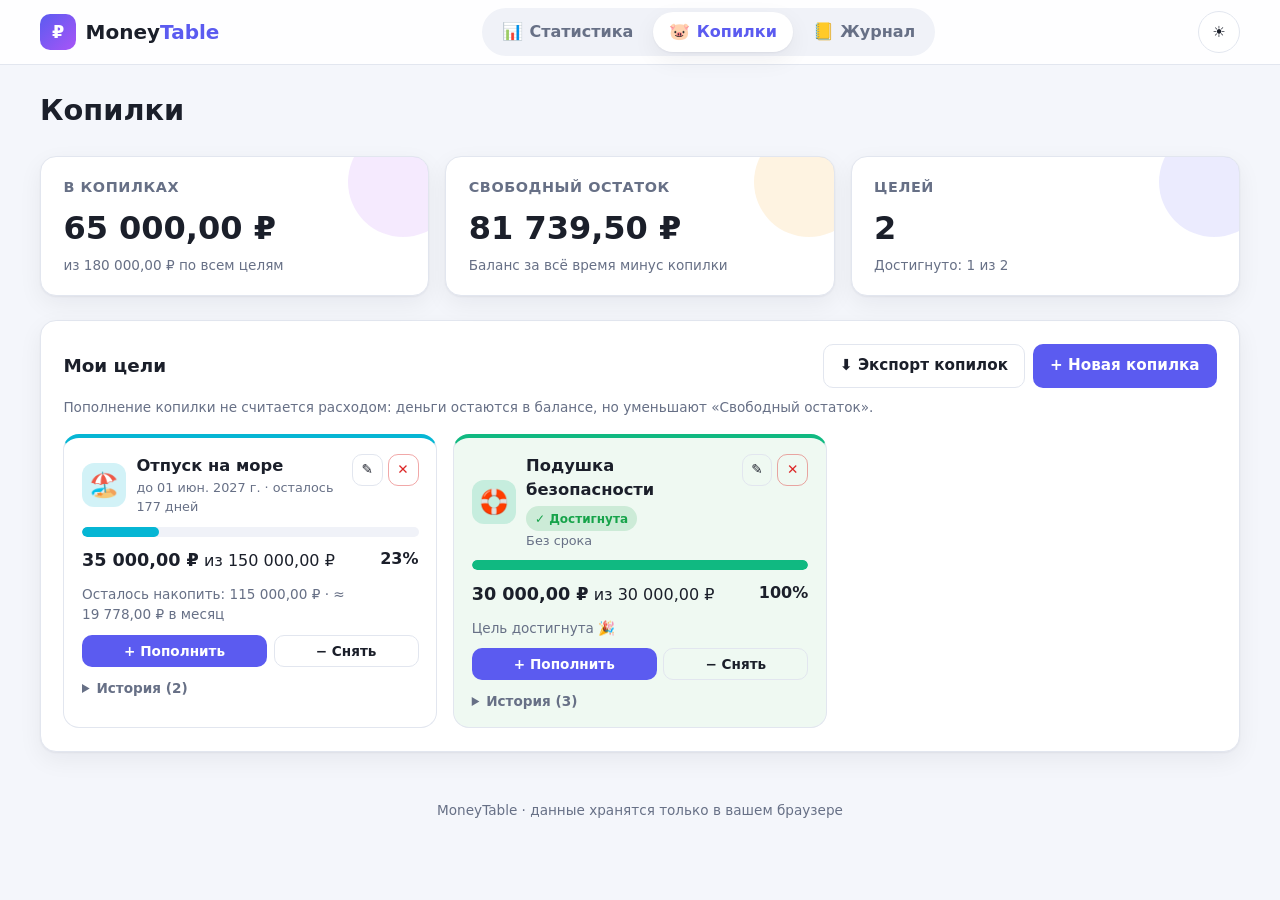
==== goals.html @ 1b077785 "Split into three pages: Статистика, Копилки, Журнал - Shared top navigation (active page, responsive" ====
<!DOCTYPE html>
<html lang="ru">
<head>
  <meta charset="UTF-8">
  <meta name="viewport" content="width=device-width, initial-scale=1">
  <meta name="description" content="MoneyTable — копилки и финансовые цели">
  <title>Копилки — MoneyTable</title>
  <link rel="icon" href="data:image/svg+xml,%3Csvg xmlns='http://www.w3.org/2000/svg' viewBox='0 0 100 100'%3E%3Ctext y='.9em' font-size='90'%3E%F0%9F%92%B0%3C/text%3E%3C/svg%3E">
  <link rel="stylesheet" href="style.css">
  <script src="js/theme.js"></script>
</head>
<body data-page="goals">
  <a class="skip-link" href="#main">Перейти к содержимому</a>

  <header class="header">
    <div class="container header__inner">
      <a class="logo" href="index.html" aria-label="MoneyTable — на главную">
        <span class="logo__icon" aria-hidden="true">₽</span>
        <span class="logo__text" aria-hidden="true">Money<span>Table</span></span>
      </a>
      <nav class="nav" aria-label="Разделы">
        <ul class="nav__list">
          <li><a class="nav__link" href="index.html"><span class="nav__icon" aria-hidden="true">📊</span>Статистика</a></li>
          <li><a class="nav__link" href="goals.html" aria-current="page"><span class="nav__icon" aria-hidden="true">🐷</span>Копилки</a></li>
          <li><a class="nav__link" href="journal.html"><span class="nav__icon" aria-hidden="true">📒</span>Журнал</a></li>
        </ul>
      </nav>
      <button id="themeToggle" class="btn btn--icon" type="button" aria-label="Переключить тему" title="Переключить тему">
        <span class="theme-icon theme-icon--sun" aria-hidden="true">☀️</span>
        <span class="theme-icon theme-icon--moon" aria-hidden="true">🌙</span>
      </button>
    </div>
  </header>

  <main id="main" class="container main" tabindex="-1">
    <h1 class="page-title">Копилки</h1>

    <section class="cards cards--3" aria-label="Сводка по копилкам">
      <article class="card card--goals">
        <h2 class="card__title">В копилках</h2>
        <p class="card__value" id="sumInGoals" aria-live="polite">0 ₽</p>
        <p class="card__hint" id="inGoalsHint">Копилок пока нет</p>
      </article>
      <article class="card card--free">
        <h2 class="card__title">Свободный остаток</h2>
        <p class="card__value" id="sumFree" aria-live="polite">0 ₽</p>
        <p class="card__hint" id="freeHint">Баланс за всё время минус копилки</p>
      </article>
      <article class="card card--balance">
        <h2 class="card__title">Целей</h2>
        <p class="card__value" id="sumGoals" aria-live="polite">0</p>
        <p class="card__hint" id="goalsHint">Создайте первую цель</p>
      </article>
    </section>

    <section class="panel" aria-labelledby="goalsTitle">
      <div class="panel__head">
        <h2 class="panel__title" id="goalsTitle">Мои цели</h2>
        <div class="toolbar">
          <button type="button" class="btn btn--ghost" id="exportGoalsCsv">⬇ Экспорт копилок</button>
          <button type="button" class="btn btn--primary" id="addGoal">+ Новая копилка</button>
        </div>
      </div>
      <p class="panel__note">Пополнение копилки не считается расходом: деньги остаются в балансе, но уменьшают «Свободный остаток».</p>
      <div class="goals" id="goalsList"></div>
      <p class="empty" id="goalsEmpty" hidden>Копилок пока нет. Создайте первую цель — например, «Отпуск» или «Подушка безопасности».</p>
    </section>
  </main>

  <footer class="footer">
    <div class="container">MoneyTable · данные хранятся только в вашем браузере</div>
  </footer>

  <!-- Создание и редактирование копилки -->
  <dialog class="dialog" id="goalDialog" aria-labelledby="goalDialogTitle">
    <form class="dialog__body" id="goalForm" novalidate>
      <div class="dialog__head">
        <h2 id="goalDialogTitle">Новая копилка</h2>
        <button type="button" class="btn btn--icon" data-close aria-label="Закрыть">✕</button>
      </div>
      <input type="hidden" id="goalId">
      <div class="field">
        <label for="goalName">Название</label>
        <input type="text" id="goalName" maxlength="40" placeholder="Например: Отпуск" required aria-describedby="goalNameError">
        <span class="field__error" id="goalNameError" role="alert"></span>
      </div>
      <div class="field">
        <label for="goalTarget">Цель, ₽</label>
        <input type="number" id="goalTarget" inputmode="decimal" min="1" step="0.01" placeholder="100000" required aria-describedby="goalTargetError">
        <span class="field__error" id="goalTargetError" role="alert"></span>
      </div>
      <div class="field">
        <label for="goalDeadline">Срок (необязательно)</label>
        <input type="date" id="goalDeadline" aria-describedby="goalDeadlineError">
        <span class="field__error" id="goalDeadlineError" role="alert"></span>
      </div>
      <div class="form-row">
        <div class="field">
          <label for="goalEmoji">Эмодзи</label>
          <input type="text" id="goalEmoji" maxlength="8" placeholder="🎯">
        </div>
        <div class="field">
          <label for="goalColor">Цвет</label>
          <input type="color" class="color-input color-input--wide" id="goalColor" value="#6366f1">
        </div>
      </div>
      <div class="dialog__actions">
        <button type="button" class="btn btn--ghost" data-close>Отмена</button>
        <button type="submit" class="btn btn--primary" id="goalSubmit">Создать</button>
      </div>
    </form>
  </dialog>

  <!-- Пополнение / снятие -->
  <dialog class="dialog dialog--small" id="moveDialog" aria-labelledby="moveTitle">
    <form class="dialog__body" id="moveForm" novalidate>
      <div class="dialog__head">
        <h2 id="moveTitle">Копилка</h2>
        <button type="button" class="btn btn--icon" data-close aria-label="Закрыть">✕</button>
      </div>
      <input type="hidden" id="moveGoalId">
      <fieldset class="segmented">
        <legend class="sr-only">Действие</legend>
        <input type="radio" name="moveKind" id="moveDeposit" value="deposit" checked>
        <label for="moveDeposit">Пополнить</label>
        <input type="radio" name="moveKind" id="moveWithdraw" value="withdraw">
        <label for="moveWithdraw">Снять</label>
      </fieldset>
      <p class="dialog__note" id="moveHint" aria-live="polite"></p>
      <div class="field">
        <label for="moveAmount">Сумма, ₽</label>
        <input type="number" id="moveAmount" inputmode="decimal" min="0.01" step="0.01" placeholder="0,00" required aria-describedby="moveAmountError">
        <span class="field__error" id="moveAmountError" role="alert"></span>
      </div>
      <div class="field">
        <label for="moveDate">Дата</label>
        <input type="date" id="moveDate" required aria-describedby="moveDateError">
        <span class="field__error" id="moveDateError" role="alert"></span>
      </div>
      <div class="field">
        <label for="moveComment">Комментарий</label>
        <input type="text" id="moveComment" maxlength="120" placeholder="Необязательно">
      </div>
      <div class="dialog__actions">
        <button type="button" class="btn btn--ghost" data-close>Отмена</button>
        <button type="submit" class="btn btn--primary" id="moveSubmit">Пополнить</button>
      </div>
    </form>
  </dialog>


  <div class="toast" id="toast" role="status" aria-live="polite"></div>

  <script src="js/common.js"></script>
  <script src="js/goals.js"></script>
</body>
</html>
---- style.css ----
:root {
  --bg: #f4f6fb;
  --surface: #ffffff;
  --surface-2: #f0f2f8;
  --text: #1b1f2a;
  --muted: #677086;
  --border: #e2e6ef;
  --primary: #5b5bf0;
  --primary-hover: #4848d8;
  --income: #16a34a;
  --expense: #e11d48;
  --danger: #dc2626;
  --shadow: 0 1px 2px rgba(16, 24, 40, .05), 0 8px 24px rgba(16, 24, 40, .06);
  --radius: 16px;
  --radius-sm: 10px;
  color-scheme: light;
}
[data-theme="dark"] {
  --bg: #0f1220;
  --surface: #171b2e;
  --surface-2: #1f2440;
  --text: #e7e9f3;
  --muted: #9aa1bb;
  --border: #2a3052;
  --primary: #7c7cff;
  --primary-hover: #9595ff;
  --income: #34d399;
  --expense: #fb7185;
  --danger: #f87171;
  --shadow: 0 1px 2px rgba(0, 0, 0, .3), 0 8px 24px rgba(0, 0, 0, .25);
  color-scheme: dark;
}

*, *::before, *::after { box-sizing: border-box; }
html { -webkit-text-size-adjust: 100%; scroll-padding-top: 88px; }
body {
  margin: 0;
  font-family: system-ui, -apple-system, "Segoe UI", Roboto, "Helvetica Neue", Arial, sans-serif;
  background: var(--bg);
  color: var(--text);
  line-height: 1.5;
  transition: background-color .25s, color .25s;
}
button, input, select { font: inherit; color: inherit; }
[hidden] { display: none !important; }

.sr-only {
  position: absolute; width: 1px; height: 1px; padding: 0; margin: -1px;
  overflow: hidden; clip: rect(0 0 0 0); white-space: nowrap; border: 0;
}
.skip-link {
  position: absolute; left: 1rem; top: -3rem; z-index: 100;
  background: var(--primary); color: #fff; padding: .5rem 1rem; border-radius: var(--radius-sm);
  text-decoration: none; transition: top .2s;
}
.skip-link:focus { top: 1rem; }
:focus-visible { outline: 3px solid var(--primary); outline-offset: 2px; }

.container { width: min(1200px, 100% - 2rem); margin-inline: auto; }

/* Header */
.header {
  position: sticky; top: 0; z-index: 10;
  background: color-mix(in srgb, var(--surface) 85%, transparent);
  backdrop-filter: blur(10px);
  border-bottom: 1px solid var(--border);
}
.header__inner { display: flex; align-items: center; justify-content: space-between; gap: 1rem; min-height: 64px; }
.logo { display: flex; align-items: center; gap: .6rem; font-weight: 800; font-size: 1.25rem; color: inherit; text-decoration: none; border-radius: 10px; }

/* Navigation */
.nav { flex: 1; display: flex; justify-content: center; }
.nav__list { list-style: none; margin: 0; padding: .25rem; display: flex; gap: .25rem; background: var(--surface-2); border-radius: 999px; }
.nav__link {
  display: flex; align-items: center; gap: .4rem; padding: .45rem 1rem; border-radius: 999px;
  color: var(--muted); font-weight: 600; text-decoration: none; white-space: nowrap; transition: background .15s, color .15s;
}
.nav__link:hover { color: var(--text); background: color-mix(in srgb, var(--surface) 60%, transparent); }
.nav__link[aria-current="page"] { background: var(--surface); color: var(--primary); box-shadow: var(--shadow); }
.nav__icon { font-size: 1.05em; }
.logo__icon {
  display: grid; place-items: center; width: 36px; height: 36px; border-radius: 10px;
  background: linear-gradient(135deg, var(--primary), #a855f7); color: #fff; font-size: 1.1rem;
}
.logo__text span { color: var(--primary); }

.main { padding-block: 1.5rem 2rem; display: grid; gap: 1.5rem; }
.main:focus { outline: none; }
.page-title { margin: 0; font-size: clamp(1.4rem, 3vw, 1.8rem); }
.page-links { margin: 0; text-align: right; }

/* Buttons */
.btn {
  display: inline-flex; align-items: center; justify-content: center; gap: .4rem;
  border: 1px solid transparent; border-radius: var(--radius-sm);
  padding: .6rem 1rem; cursor: pointer; font-weight: 600; font-size: .95rem;
  background: var(--surface-2); transition: background-color .15s, transform .05s, border-color .15s;
}
.btn:active { transform: translateY(1px); }
.btn:disabled { opacity: .5; cursor: not-allowed; transform: none; }
.btn--primary { background: var(--primary); color: #fff; }
.btn--primary:hover { background: var(--primary-hover); }
.btn--ghost { background: transparent; border-color: var(--border); }
.btn--ghost:hover { background: var(--surface-2); }
.btn--danger { background: transparent; border-color: color-mix(in srgb, var(--danger) 40%, transparent); color: var(--danger); }
.btn--danger:hover { background: color-mix(in srgb, var(--danger) 10%, transparent); }
.btn--icon { width: 42px; height: 42px; padding: 0; border-radius: 50%; border: 1px solid var(--border); background: var(--surface); }
.btn--small { padding: .3rem .55rem; font-size: .85rem; }
.theme-icon--moon { display: none; }
[data-theme="dark"] .theme-icon--sun { display: none; }
[data-theme="dark"] .theme-icon--moon { display: inline; }

/* Cards */
.cards { display: grid; grid-template-columns: repeat(4, minmax(0, 1fr)); gap: 1rem; }
.card {
  background: var(--surface); border: 1px solid var(--border); border-radius: var(--radius);
  padding: 1.25rem 1.4rem; box-shadow: var(--shadow); position: relative; overflow: hidden;
}
.card::after {
  content: ""; position: absolute; right: -30px; top: -30px; width: 110px; height: 110px;
  border-radius: 50%; opacity: .12; background: var(--accent, var(--primary));
}
.card--income { --accent: var(--income); }
.card--expense { --accent: var(--expense); }
.card--free { --accent: #f59e0b; }
.card__title { margin: 0; font-size: .9rem; font-weight: 600; color: var(--muted); text-transform: uppercase; letter-spacing: .04em; }
.card__value { margin: .35rem 0 .15rem; font-size: clamp(1.4rem, 3vw, 2rem); font-weight: 800; font-variant-numeric: tabular-nums; }
.card--income .card__value { color: var(--income); }
.card--expense .card__value { color: var(--expense); }
.card__hint { margin: 0; color: var(--muted); font-size: .85rem; }
.card--goals { --accent: #a855f7; }
.card__value.is-negative { color: var(--expense); }
.cards--3 { grid-template-columns: repeat(3, minmax(0, 1fr)); }

/* Panels */
.grid { display: grid; grid-template-columns: minmax(0, 1fr) minmax(0, 1.2fr); gap: 1.5rem; }
.panel {
  background: var(--surface); border: 1px solid var(--border); border-radius: var(--radius);
  padding: 1.4rem; box-shadow: var(--shadow); min-width: 0;
}
.panel__title { margin: 0 0 1rem; font-size: 1.15rem; }
.panel__head { display: flex; flex-wrap: wrap; align-items: center; justify-content: space-between; gap: .75rem; margin-bottom: 1rem; }
.panel__head .panel__title { margin: 0; }
.toolbar { display: flex; flex-wrap: wrap; gap: .5rem; }
.grid--journal { grid-template-columns: minmax(280px, 360px) minmax(0, 1fr); align-items: start; }
.panel--sticky { position: sticky; top: 80px; }
.panel--compact { padding: .75rem 1rem; }
.btn--square { width: 42px; padding-inline: 0; font-size: 1.3rem; line-height: 1; }
.btn[aria-pressed="true"] { background: color-mix(in srgb, var(--primary) 14%, transparent); border-color: var(--primary); color: var(--primary); }

/* Period (statistics) */
.period { display: flex; flex-wrap: wrap; align-items: center; justify-content: space-between; gap: .75rem; }
.period__controls { display: flex; flex-wrap: wrap; align-items: end; gap: .5rem; }
.period__field { width: 11rem; }
.period__field input { width: 100%; min-width: 0; }
.period__field label { position: absolute; width: 1px; height: 1px; overflow: hidden; clip: rect(0 0 0 0); }
.segmented--inline { min-width: 13rem; }
.list-totals { margin: 0 0 .75rem; color: var(--muted); font-size: .85rem; }
.list-totals:empty { display: none; }

/* Monthly bars */
.bars { width: 100%; height: auto; display: block; overflow: visible; }
.bars__grid { stroke: var(--border); stroke-dasharray: 4 4; }
.bars__axis { stroke: var(--border); }
.bars__tick { fill: var(--muted); font-size: 11px; }
.bars__label { fill: var(--muted); font-size: 12px; font-weight: 600; }
.bars__bar--income { fill: var(--income); }
.bars__bar--expense { fill: var(--expense); }
.bars__bg { fill: transparent; transition: fill .15s; }
.bars__col:hover .bars__bg { fill: color-mix(in srgb, var(--primary) 6%, transparent); }
.bars__col.is-selected .bars__bg { fill: color-mix(in srgb, var(--primary) 12%, transparent); }
.bars__col.is-selected .bars__label { fill: var(--primary); }
.bars__hit { fill: transparent; cursor: pointer; }
.bars__hit:focus { outline: none; }
.bars__hit:focus-visible { stroke: var(--primary); stroke-width: 3; }
.bars__foot { display: flex; flex-wrap: wrap; justify-content: space-between; align-items: center; gap: .5rem 1rem; margin-top: .5rem; }
.bars__legend { list-style: none; margin: 0; padding: 0; display: flex; gap: 1rem; font-size: .9rem; }
.bars__legend li { display: flex; align-items: center; gap: .4rem; }
.bars__key--income { background: var(--income); }
.bars__key--expense { background: var(--expense); }
.bars__note { margin: 0; }

/* Form */
.form { display: grid; gap: .9rem; }
.field { display: grid; gap: .3rem; min-width: 0; }
.field label { font-size: .85rem; font-weight: 600; color: var(--muted); }
.field input, .field select, .input {
  width: 100%; padding: .6rem .75rem; border-radius: var(--radius-sm);
  border: 1px solid var(--border); background: var(--surface-2);
  transition: border-color .15s, box-shadow .15s; min-width: 0;
}
.field input:focus, .field select:focus, .input:focus {
  outline: none; border-color: var(--primary);
  box-shadow: 0 0 0 3px color-mix(in srgb, var(--primary) 25%, transparent);
}
.field input[aria-invalid="true"], .field select[aria-invalid="true"], .input[aria-invalid="true"] { border-color: var(--danger); }
.field__error { color: var(--danger); font-size: .8rem; min-height: 1em; }
.field__error:empty { display: none; }
.form__actions { display: flex; gap: .5rem; }
.form__actions .btn--primary { flex: 1; }

.segmented {
  display: grid; grid-template-columns: 1fr 1fr; border: 0; padding: 4px; margin: 0;
  background: var(--surface-2); border-radius: var(--radius-sm);
}
.segmented input { position: absolute; opacity: 0; pointer-events: none; }
.segmented label {
  text-align: center; padding: .5rem; border-radius: 8px; cursor: pointer; font-weight: 600; color: var(--muted);
  transition: background-color .15s, color .15s;
}
.segmented input:checked + label { background: var(--surface); color: var(--text); box-shadow: var(--shadow); }
.segmented input[value="expense"]:checked + label,
.segmented input[value="withdraw"]:checked + label { color: var(--expense); }
.segmented input[value="income"]:checked + label,
.segmented input[value="deposit"]:checked + label { color: var(--income); }
.segmented input:focus-visible + label { outline: 3px solid var(--primary); outline-offset: 2px; }

/* Chart */
.chart { display: grid; grid-template-columns: minmax(160px, 220px) 1fr; gap: 1.25rem; align-items: center; }
.chart__svg { width: 100%; height: auto; max-width: 240px; margin-inline: auto; }
.chart__svg path { transition: opacity .15s; cursor: default; }
.chart__svg path:hover { opacity: .8; }
.chart__center-label { fill: var(--muted); font-size: 11px; }
.chart__center-value { fill: var(--text); font-size: 15px; font-weight: 800; }
.legend { list-style: none; margin: 0; padding: 0; display: grid; gap: .45rem; }
.legend li { display: grid; grid-template-columns: 12px 1fr auto; align-items: center; gap: .6rem; font-size: .9rem; }
.legend__dot { width: 12px; height: 12px; border-radius: 4px; }
.legend__value { font-variant-numeric: tabular-nums; font-weight: 600; }
.legend__pct { color: var(--muted); font-weight: 400; margin-left: .35rem; }
.legend__empty { color: var(--muted); grid-template-columns: 1fr !important; }

/* Filters */
.filters {
  display: grid; grid-template-columns: repeat(auto-fill, minmax(150px, 1fr));
  gap: .75rem; align-items: end; margin-bottom: 1rem;
}
.filters .field--grow { grid-column: span 2; }

/* Table */
.table-wrap { overflow-x: auto; border: 1px solid var(--border); border-radius: var(--radius-sm); }
.table { width: 100%; border-collapse: collapse; font-size: .95rem; }
.table th, .table td { padding: .75rem .9rem; text-align: left; border-bottom: 1px solid var(--border); vertical-align: middle; }
.table th { background: var(--surface-2); font-size: .8rem; text-transform: uppercase; letter-spacing: .04em; color: var(--muted); white-space: nowrap; }
.table tbody tr:last-child td { border-bottom: 0; }
.table tbody tr:hover { background: color-mix(in srgb, var(--primary) 5%, transparent); }
.table .num { text-align: right; white-space: nowrap; font-variant-numeric: tabular-nums; font-weight: 700; }
.amount--income { color: var(--income); }
.amount--expense { color: var(--expense); }
.tag {
  display: inline-flex; align-items: center; gap: .4rem; padding: .2rem .6rem; border-radius: 999px;
  background: var(--surface-2); font-size: .85rem; white-space: nowrap;
}
.tag__dot { width: 8px; height: 8px; border-radius: 50%; }
.comment { color: var(--muted); word-break: break-word; }
.actions { display: flex; gap: .35rem; justify-content: flex-end; white-space: nowrap; }
.empty { text-align: center; color: var(--muted); padding: 2rem 1rem; margin: 0; }
tr.is-editing { background: color-mix(in srgb, var(--primary) 10%, transparent); }

/* Small helpers */
.field__row { display: flex; justify-content: space-between; align-items: baseline; gap: .5rem; }
.link-btn {
  background: none; border: 0; padding: 0; cursor: pointer;
  color: var(--primary); font-size: .85rem; font-weight: 600;
}
.link-btn:hover { text-decoration: underline; }
.form-row { display: grid; grid-template-columns: 1fr 1fr; gap: .75rem; }
.panel__note { margin: -.4rem 0 1rem; color: var(--muted); font-size: .85rem; }
.color-input {
  width: 42px; height: 42px; padding: 3px; cursor: pointer;
  border: 1px solid var(--border); border-radius: var(--radius-sm); background: var(--surface-2);
}
.color-input--wide { width: 100%; }
.color-input::-webkit-color-swatch-wrapper { padding: 0; }
.color-input::-webkit-color-swatch { border: 0; border-radius: 6px; }
.color-input::-moz-color-swatch { border: 0; border-radius: 6px; }

/* Dialogs */
.dialog {
  border: 1px solid var(--border); padding: 0; border-radius: var(--radius);
  background: var(--surface); color: var(--text);
  width: min(540px, calc(100% - 2rem)); max-height: calc(100% - 2rem); overflow: auto;
  box-shadow: 0 24px 64px rgba(0, 0, 0, .3);
}
.dialog--small { width: min(440px, calc(100% - 2rem)); }
.dialog::backdrop { background: rgba(10, 12, 24, .55); backdrop-filter: blur(2px); }
.dialog__body { padding: 1.4rem; display: grid; gap: 1rem; margin: 0; }
.dialog__head { display: flex; align-items: center; justify-content: space-between; gap: 1rem; }
.dialog__head h2 { margin: 0; font-size: 1.2rem; }
.dialog__actions { display: flex; flex-wrap: wrap; justify-content: flex-end; gap: .5rem; }
.dialog__note { margin: 0; color: var(--muted); font-size: .85rem; }
.dialog p { margin: 0; }

/* Category manager */
.cat-list { list-style: none; margin: 0; padding: 0; display: grid; gap: .5rem; max-height: 46vh; overflow: auto; }
.cat-item { display: grid; grid-template-columns: 42px minmax(0, 1fr) auto auto; gap: .5rem; align-items: center; }
.cat-item__count { color: var(--muted); font-size: .8rem; white-space: nowrap; min-width: 4.5em; text-align: right; }
.cat-add { display: grid; grid-template-columns: 42px minmax(0, 1fr) auto; gap: .5rem; align-items: center; padding-top: .75rem; border-top: 1px solid var(--border); }
.cat-add__error { grid-column: 1 / -1; }

/* Goals */
.goals { display: grid; grid-template-columns: repeat(auto-fill, minmax(min(320px, 100%), 1fr)); gap: 1rem; }
.goal {
  --goal-color: var(--primary);
  display: grid; gap: .65rem; align-content: start; min-width: 0;
  padding: 1rem 1.1rem; border: 1px solid var(--border); border-top: 4px solid var(--goal-color);
  border-radius: var(--radius); background: var(--surface);
}
.goal--done { background: color-mix(in srgb, var(--income) 7%, var(--surface)); }
.goal__head { display: grid; grid-template-columns: auto minmax(0, 1fr) auto; gap: .65rem; align-items: center; }
.goal__emoji {
  display: grid; place-items: center; width: 44px; height: 44px; border-radius: 12px; font-size: 1.5rem;
  background: color-mix(in srgb, var(--goal-color) 18%, transparent);
}
.goal__name { margin: 0; font-size: 1.02rem; overflow-wrap: break-word; min-width: 0; }
.goal__meta { margin: 0; color: var(--muted); font-size: .8rem; }
.goal__meta--late { color: var(--expense); }
.goal__tools { display: flex; gap: .3rem; align-self: start; }
.goal__title-row { display: flex; flex-wrap: wrap; align-items: center; gap: .25rem .5rem; }
.badge {
  padding: .2rem .55rem; border-radius: 999px; font-size: .75rem; font-weight: 700; white-space: nowrap;
  background: color-mix(in srgb, var(--income) 16%, transparent); color: var(--income);
}
.progress { height: 10px; border-radius: 999px; background: var(--surface-2); overflow: hidden; }
.progress__bar { height: 100%; border-radius: inherit; background: var(--goal-color); transition: width .4s ease; }
.goal__amounts { margin: 0; display: flex; flex-wrap: wrap; justify-content: space-between; gap: .25rem .75rem; font-variant-numeric: tabular-nums; }
.goal__amounts strong { font-size: 1.1rem; }
.goal__pct { font-weight: 700; }
.goal__hint { margin: 0; color: var(--muted); font-size: .85rem; }
.goal__actions { display: flex; flex-wrap: wrap; gap: .4rem; }
.goal__actions .btn--grow { flex: 1 1 auto; }
.goal__history summary { cursor: pointer; color: var(--muted); font-size: .85rem; font-weight: 600; }
.history { list-style: none; margin: .5rem 0 0; padding: 0; display: grid; gap: .35rem; max-height: 220px; overflow: auto; font-size: .85rem; }
.history li { display: grid; grid-template-columns: auto minmax(0, 1fr) auto; gap: .5rem; align-items: baseline; padding: .4rem .55rem; border-radius: 8px; background: var(--surface-2); }
.history__date { color: var(--muted); white-space: nowrap; }
.history__comment { color: var(--muted); overflow-wrap: anywhere; }
.history__amount { font-weight: 700; white-space: nowrap; font-variant-numeric: tabular-nums; }
.history__empty { color: var(--muted); display: block !important; }

/* Footer & toast */
.footer { color: var(--muted); font-size: .85rem; text-align: center; padding: 1rem 0 2rem; }
.toast {
  position: fixed; left: 50%; bottom: 1.5rem; transform: translate(-50%, 150%);
  background: var(--text); color: var(--bg); padding: .7rem 1.1rem; border-radius: var(--radius-sm);
  box-shadow: var(--shadow); transition: transform .25s; z-index: 50; max-width: calc(100% - 2rem);
}
.toast:not(.is-visible) { transform: translate(-50%, calc(100% + 2rem)); visibility: hidden; transition: transform .25s, visibility 0s .25s; }
.toast.is-visible { transform: translate(-50%, 0); }

/* Responsive */
@media (max-width: 1100px) {
  .grid--stats { grid-template-columns: 1fr; }
}
@media (max-width: 960px) {
  .cards { grid-template-columns: repeat(2, minmax(0, 1fr)); }
  .cards--3 { grid-template-columns: repeat(3, minmax(0, 1fr)); }
  .grid, .grid--journal { grid-template-columns: 1fr; }
  .panel--sticky { position: static; }
}
@media (max-width: 720px) {
  html { scroll-padding-top: 130px; }
  .header__inner { flex-wrap: wrap; padding-block: .5rem; gap: .5rem; }
  .nav { order: 3; flex-basis: 100%; }
  .nav__list { width: 100%; }
  .nav__list li { flex: 1; }
  .nav__link { justify-content: center; padding: .5rem .4rem; font-size: .9rem; }
  .cards--3 { grid-template-columns: 1fr; }
}
@media (max-width: 640px) {
  .cards { grid-template-columns: 1fr; }
  .chart { grid-template-columns: 1fr; }
  .dialog__body { padding: 1rem; }
  .cat-item { grid-template-columns: 42px minmax(0, 1fr) auto; }
  .cat-item__count { display: none; }
  .panel { padding: 1rem; }
  .filters { grid-template-columns: repeat(2, minmax(0, 1fr)); }
  .filters .field--grow, .filters__reset { grid-column: 1 / -1; }
  .period, .period__controls { width: 100%; }
  .period__field { flex: 1 1 6rem; width: auto; }
  .period > .btn { width: 100%; }
  .bars__tick { font-size: 18px; }
  .bars__label { font-size: 20px; }
  .toolbar { width: 100%; }
  .toolbar .btn { flex: 1 1 auto; }

  /* Table → cards */
  .table thead { display: none; }
  .table, .table tbody, .table tr, .table td { display: block; width: 100%; }
  .table tr { padding: .75rem .9rem; border-bottom: 1px solid var(--border); display: grid; grid-template-columns: 1fr auto; gap: .25rem .75rem; }
  .table tbody tr:last-child { border-bottom: 0; }
  .table td { padding: 0; border: 0; }
  .table td[data-label="Дата"] { color: var(--muted); font-size: .85rem; }
  .table td[data-label="Сумма"] { grid-row: 1 / 3; grid-column: 2; align-self: center; font-size: 1.05rem; }
  .table td[data-label="Комментарий"] { grid-column: 1; }
  .table td.actions-cell { grid-column: 1 / -1; }
  .actions { justify-content: flex-start; }
}
@media (prefers-reduced-motion: reduce) {
  * { transition: none !important; }
}
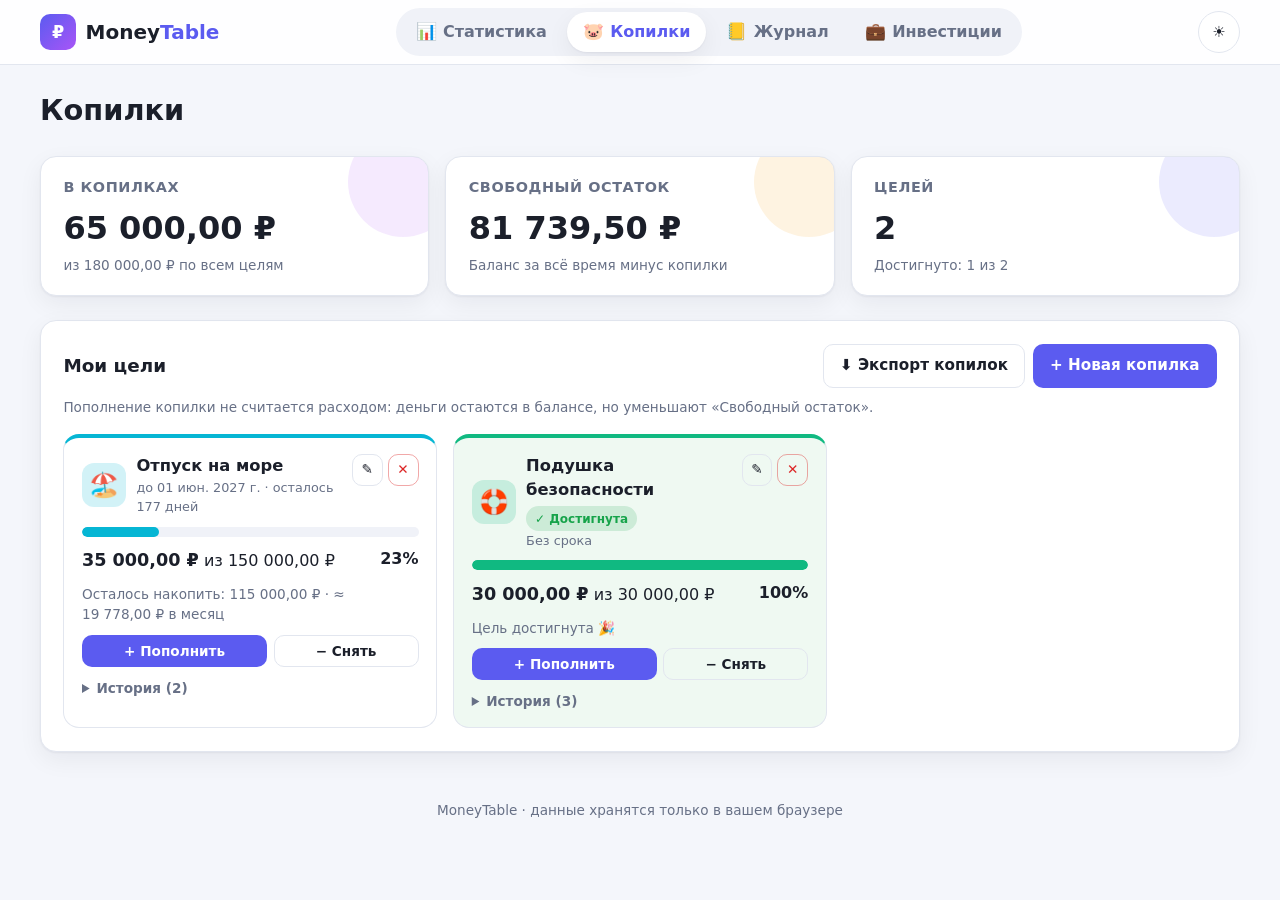
==== commit c703ea81: "Add Инвестиции page: brokerage account operations, portfolio, P&L - investments.html + js/investment" ====
--- a/goals.html
+++ b/goals.html
@@ -23,6 +23,7 @@
           <li><a class="nav__link" href="index.html"><span class="nav__icon" aria-hidden="true">📊</span>Статистика</a></li>
           <li><a class="nav__link" href="goals.html" aria-current="page"><span class="nav__icon" aria-hidden="true">🐷</span>Копилки</a></li>
           <li><a class="nav__link" href="journal.html"><span class="nav__icon" aria-hidden="true">📒</span>Журнал</a></li>
+          <li><a class="nav__link" href="investments.html"><span class="nav__icon" aria-hidden="true">💼</span>Инвестиции</a></li>
         </ul>
       </nav>
       <button id="themeToggle" class="btn btn--icon" type="button" aria-label="Переключить тему" title="Переключить тему">
--- a/style.css
+++ b/style.css
@@ -336,6 +336,41 @@
 .history__amount { font-weight: 700; white-space: nowrap; font-variant-numeric: tabular-nums; }
 .history__empty { color: var(--muted); display: block !important; }
 
+/* Investments */
+.account-field { display: flex; align-items: center; gap: .6rem; }
+.account-field select { width: auto; min-width: 15rem; max-width: 100%; }
+.card--cash { --accent: #06b6d4; }
+.card--invested { --accent: #6366f1; }
+.card--deposited { --accent: #10b981; }
+.card--pnl { --accent: #f59e0b; }
+.card__value.is-positive { color: var(--income); }
+.alert {
+  margin: 0 0 1rem; padding: .7rem .9rem; border-radius: var(--radius-sm); font-size: .9rem;
+  background: color-mix(in srgb, var(--danger) 10%, transparent); color: var(--danger);
+  border: 1px solid color-mix(in srgb, var(--danger) 35%, transparent);
+}
+.hold-hint { margin: -.4rem 0 0; color: var(--muted); font-size: .85rem; }
+.hold-hint:empty { display: none; }
+.form__error { margin: 0; }
+.ticker { font-weight: 700; overflow-wrap: anywhere; }
+td.cell-main > * + * { margin-left: .5rem; }
+.tag--small { font-size: .75rem; padding: .1rem .5rem; }
+.cell-sub { display: block; color: var(--muted); font-size: .8rem; margin-top: .15rem; }
+.table--ops .cell-date { white-space: nowrap; }
+.stack { display: grid; gap: 1.5rem; }
+.form--inv { grid-template-columns: repeat(auto-fill, minmax(min(200px, 100%), 1fr)); align-items: start; }
+.form--inv .form-row { display: contents; }
+.form--inv .field--comment { grid-column: span 2; }
+.form--inv .hold-hint, .form--inv .form__error, .form--inv .form__actions { grid-column: 1 / -1; margin: 0; }
+.form--inv .form__actions { justify-content: flex-start; }
+.form--inv .form__actions .btn--primary { flex: 0 1 14rem; }
+.table .num--light { font-weight: 500; color: var(--muted); }
+.input.input--price { width: 7.5rem; padding: .35rem .5rem; text-align: right; }
+.hold-totals { margin: .75rem 0 0; }
+.bars__label--dense { font-size: 11px; }
+.acc-item { grid-template-columns: minmax(0, 1fr) auto auto; }
+.acc-add { grid-template-columns: minmax(0, 1fr) auto; }
+
 /* Footer & toast */
 .footer { color: var(--muted); font-size: .85rem; text-align: center; padding: 1rem 0 2rem; }
 .toast {
@@ -364,6 +399,9 @@
   .nav__list li { flex: 1; }
   .nav__link { justify-content: center; padding: .5rem .4rem; font-size: .9rem; }
   .cards--3 { grid-template-columns: 1fr; }
+  .cards.cards--inv { grid-template-columns: repeat(2, minmax(0, 1fr)); gap: .75rem; }
+  .cards--inv .card { padding: 1rem; }
+  .cards--inv .card__value { font-size: 1.25rem; }
 }
 @media (max-width: 640px) {
   .cards { grid-template-columns: 1fr; }
@@ -393,6 +431,31 @@
   .table td[data-label="Комментарий"] { grid-column: 1; }
   .table td.actions-cell { grid-column: 1 / -1; }
   .actions { justify-content: flex-start; }
+
+  /* Investments: tables → cards with labels */
+  .account-field { width: 100%; }
+  .account-field select { flex: 1; min-width: 0; width: 100%; }
+  .table--inv tr { grid-template-columns: 1fr; gap: .35rem; }
+  .table--inv td { display: flex; justify-content: space-between; align-items: center; gap: .75rem; text-align: right; }
+  .table--inv td::before { content: attr(data-label); color: var(--muted); font-size: .8rem; font-weight: 600; text-align: left; white-space: normal; }
+  .table--inv td.cell-main, .table--inv td.cell-date, .table--inv td.actions-cell { justify-content: flex-start; text-align: left; }
+  .table--inv td.cell-main::before, .table--inv td.cell-date::before, .table--inv td.actions-cell::before { content: none; }
+  .table--inv td.cell-main { font-size: 1.05rem; }
+  .table--inv td.cell-main { flex-wrap: wrap; gap: .25rem .6rem; }
+  .table--inv td.cell-main > * + * { margin-left: 0; }
+  .table--inv .cell-sub { display: inline; margin: 0; }
+  .table--inv td:not(.cell-main) > .ticker { margin-left: auto; }
+  .table--inv td:not(.cell-main) > .ticker + .cell-sub { margin-left: -.35rem; }
+  .table--inv td[data-label="Сумма"] { grid-row: auto; grid-column: auto; font-size: 1.05rem; }
+  .table--inv td[data-label="Комментарий"] { grid-column: auto; }
+  .table--inv .input--price { width: 9rem; }
+  .form--inv .field--comment { grid-column: 1 / -1; }
+  .form--inv .form__actions .btn--primary { flex: 1; }
+  .bars__label--dense { font-size: 15px; }
+}
+@media (max-width: 520px) {
+  .nav__link { flex-direction: column; gap: 0; padding: .35rem .2rem; font-size: .78rem; line-height: 1.2; }
+  .nav__icon { font-size: 1.1rem; }
 }
 @media (prefers-reduced-motion: reduce) {
   * { transition: none !important; }
